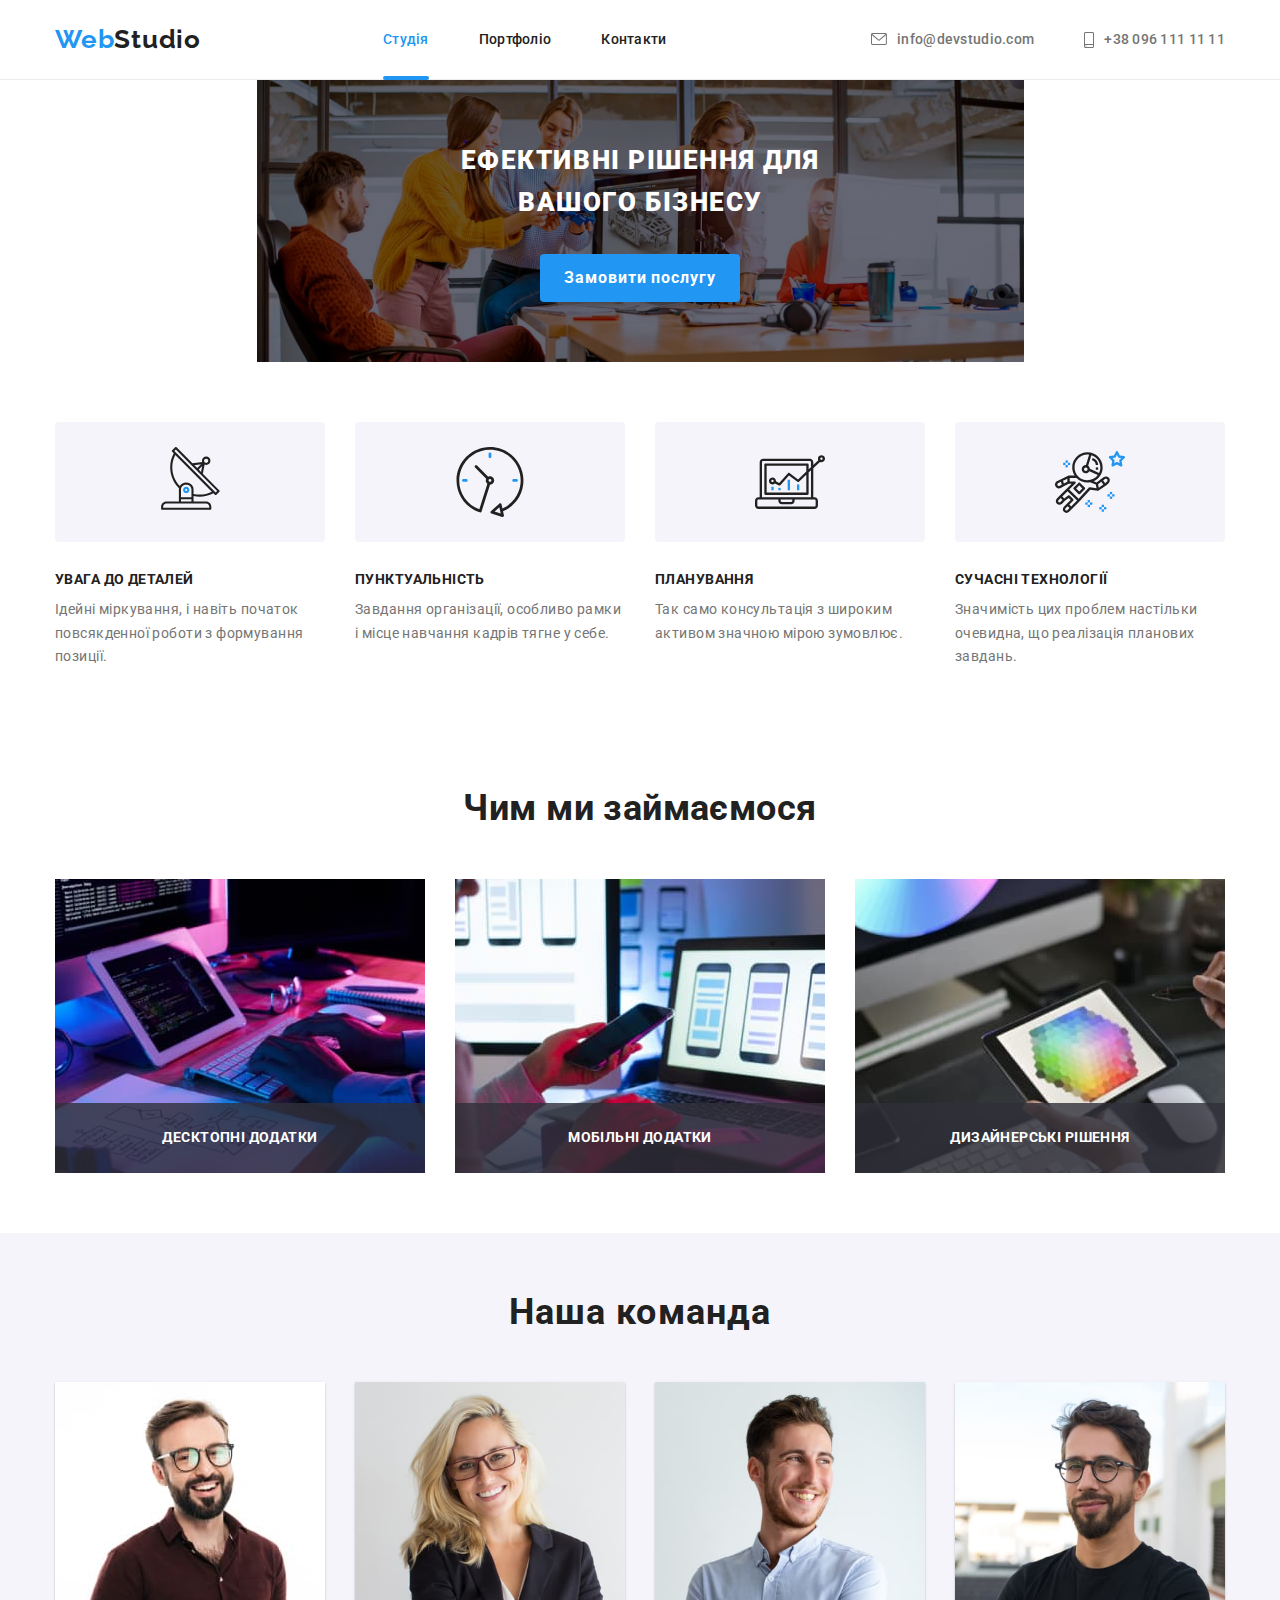
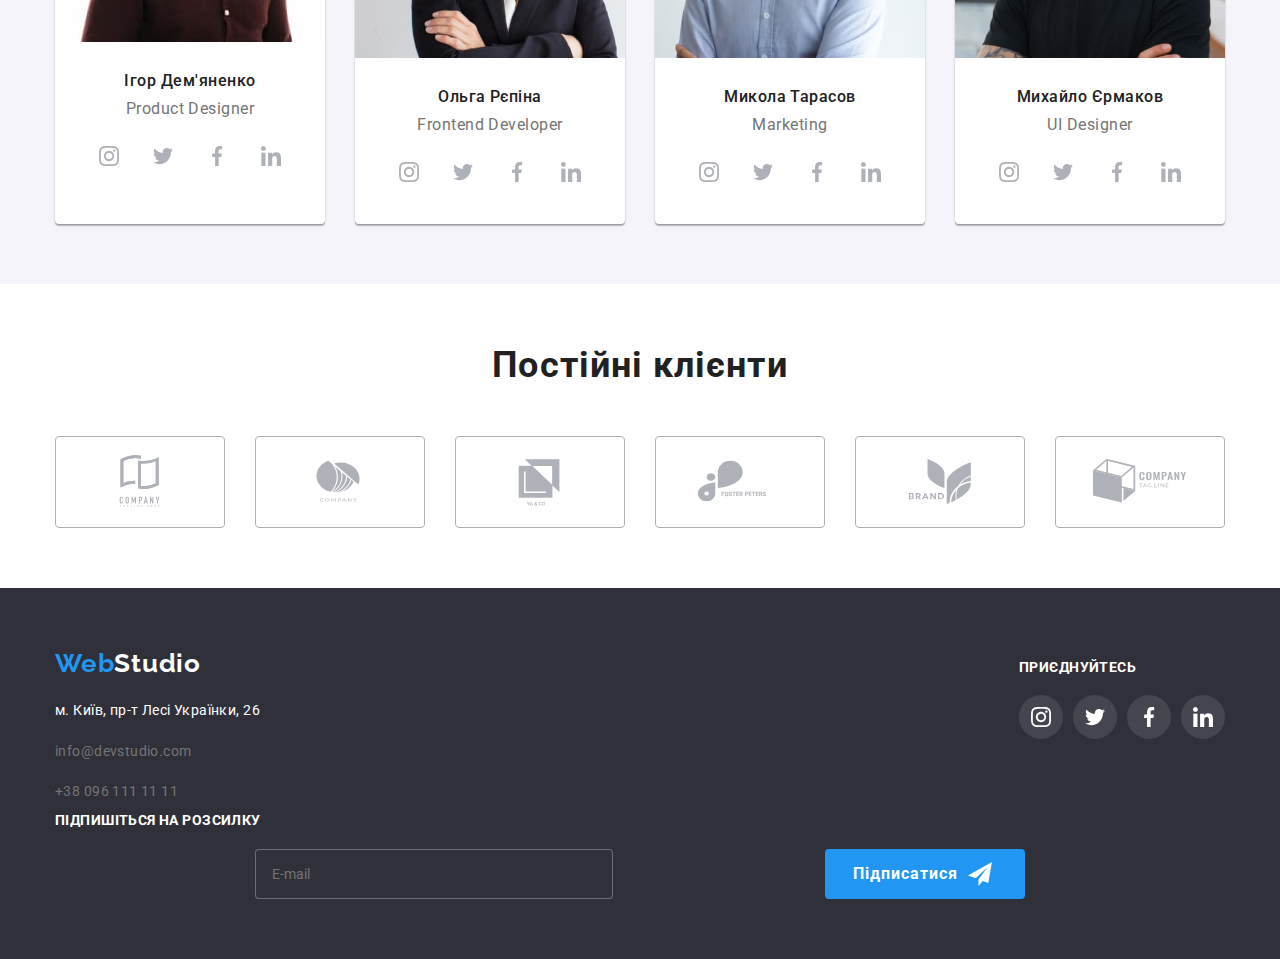
==== index.html @ f62776be "8lesson" ====
<!DOCTYPE html>
<html lang="ua">

<head>
    <meta charset="UTF-8">
    <meta http-equiv="X-UA-Compatible" content="IE=edge">
    <meta name="viewport" content="width=device-width, initial-scale=1.0">
    <title>Studio</title>
    <link rel="preconnect" href="https://fonts.googleapis.com">
    <link rel="preconnect" href="https://fonts.gstatic.com" crossorigin>
    <link
        href="https://fonts.googleapis.com/css2?family=Raleway:wght@700&family=Roboto:wght@400;500;700;900&display=swap"
        rel="stylesheet">
    <link rel="stylesheet" href="https://cdn.jsdelivr.net/npm/modern-normalize@1.1.0/modern-normalize.min.css">
    <link rel="stylesheet" href="./css/main.min.css">
</head>
<body>
    <!--header-->
<header class="header">
    <div class="container headercontainer">
    <nav class="nav">
        <a href="./index.html" class="logo header-logo">Web<span class="studio">Studio</span></a>
        <ul class="nav-list">
            <li><a href="./index.html" class="nav-item current" >Студія</a></li>
            <li><a href="./portfolio.html" class="nav-item">Портфоліо</a></li>
            <li><a href="#" class="nav-item">Контакти</a></li>
        </ul>
        </nav>
        <button type="button" class="open-menu-mobile-btn" data-menu-open>
            <svg class="open-menu-mobile-btn_icon" width="40" height="40">
                <use href="./img/icons.svg#burger-menu"></use>
            </svg>
        </button>
      
        <ul class="nav-contact">
            <li><a href="mailto:info@devstudio.com" class="contact-link"><svg class="contact-icon" width="16" height="12">
                <use href="./img/icons.svg#icon-mail"></use>
            </svg> info@devstudio.com</a></li>
            <li><a href="tel:+380961111111" class="contact-link"><svg class="contact-icon" width="10" height="16">
                <use href="./img/icons.svg#icon-smartphone"></use>
            </svg>+38 096 111 11 11</a></li>
        </ul>  
      </div>
   <div class="mobile-menu" data-menu>
    <div class="container mobile-menu__container">
        <button class="mobile-menu__close-btn" data-menu-close>
            <svg class="mobile-menu__close-icon" width="30" height="30">
                <use href="./img/icons.svg#icon-vector"></use>
            </svg>
        </button>
        <nav class="mobile-menu-nav">
        <ul class=" list mobile-menu__page-list">
            <li><a href="./index.html" class="mobile-menu__list-item " >Студія</a></li>
            <li><a href="./portfolio.html" class="mobile-menu__list-item">Портфоліо</a></li>
            <li><a href="#" class="mobile-menu__list-item">Контакти</a></li>
        </ul></nav>
        <ul class=" list mobile-menu__contact">
            <li><a href="mailto:info@devstudio.com"  class="mobile-menu__contact-item">info@devstudio.com</a></li>
            <li ><a href="tel:+380961111111" class="mobile-menu__contact-item">+38 096 111 11 11</a></li>
        </ul>
        <ul class="list mobile-menu__social">
            <li><a href="#" class="mobile-menu__social-item">Instagram</a><span class="vl"></span></li>
            <li><a href="#" class="mobile-menu__social-item">Twitter</a><span class="vl"></span></li>
            <li><a href="#" class="mobile-menu__social-item">Facebook</a><span class="vl"></span></li>
            <li><a href="#" class="mobile-menu__social-item">LinkedIn</a></li>
        </ul>
    </div>
   </div>
</header>
<!--main-->
<main>
    <!--one-->
     <section class="section-service overlay section"> 
        <div class="container">
        <h1 class="section-title">Ефективні рішення для <br> вашого бізнесу</h1>
        <button type="button" class="button-service" data-modal-open>Замовити послугу</button>
       </div>
    </section>
    <!--text-->
    <section class="advantage section">
        <div class="container">
        <h2 class="visually-hidden">Перевага</h2>
        <ul class="adv-list">
            <li class="adv-item">
               <div class="svg-icon"><svg class="icon-item" width="70" height="70">
                <use href="./img/icons.svg#icon-antenna"></use>
            </svg></div>
                <h3 class="adv-title">Увага до деталей</h3>
                <p class="title-mean">Ідейні міркування, і навіть початок повсякденної роботи з формування позиції.</p>
            </li>
            <li class="adv-item">
                <div class="svg-icon"><svg class="icon-item" width="70" height="70">
                    <use href="./img/icons.svg#icon-clock"></use>
                </svg></div>
                <h3 class="adv-title">Пунктуальність</h3>
                <p class="title-mean">Завдання організації, особливо рамки і місце навчання кадрів тягне у себе.</p>
            </li>
            <li class="adv-item">
                <div class="svg-icon"><svg class="icon-item" width="70" height="70">
                    <use href="./img/icons.svg#icon-diagram"></use>
                </svg></div>
                <h3 class="adv-title">Планування</h3>
                <p class="title-mean">Так само консультація з широким активом значною мірою зумовлює.</p>
            </li>
            <li class="adv-item">
                <div class="svg-icon"><svg class="icon-item" width="70" height="70">
                    <use href="./img/icons.svg#icon-astronaut"></use>
                </svg></div>
                <h3 class="adv-title">Сучасні технології</h3>
                <p class="title-mean">Значимість цих проблем настільки очевидна, що реалізація планових завдань.</p>
            </li>
        </ul>
        </div>
    </section>
    <!--whatwedoing-->
    <section class="example section">
        <div class="container">
        <h2 class="example-title">Чим ми займаємося</h2>
        <ul class="img-example">
            <li class="img-example__list"><img src="./img/box1.jpg" alt="computer" width="370"><p class="img-example__description">Десктопні додатки</p></li>
            <li class="img-example__list"><img src="./img/box2.jpg" alt="notebook" width="370"><p class="img-example__description">Мобільні додатки</p></li>
            <li class="img-example__list"><img src="./img/box3.jpg" alt="tablet" width="370"><p class="img-example__description">Дизайнерські рішення</p></li>
        </ul>
        </div>
    </section>
    <!--theourteam-->
    <section class="team section">
        <div class="container">
        <h2 class="team-title">Наша команда</h2>
        <ul class="card-team">
            <li class="card-list">
                <picture>
                    <source srcset="./img/img-d.jpg 1x, ./img/img-d@2x.jpg 2x " media="(min-width:1200px)"/>
                    <source srcset="./img/img-d.webp 1x, ./img/img-d@2x.webp 2x " media="(min-width:1200px)"
                    type="image/webp"/>
                    <source srcset="./img/img-t.jpg 1x, ./img/img-t-@2x.jpg 2x " media="(min-width: 768px)"/>
                    <source srcset="./img/img-t.webp 1x, ./img/img-t-@2x.webp 2x" media="(min-width: 768px)" 
                    type="image/webp"/>
                    <source srcset="./img/img.jpg 1x, ./img/img-@2x.jpg" media="(max-width: 767px)"/>
                    <source srcset="/img/img.webp 1x, /img/img-@2x.webp" media="(max-width: 767px)"
                     type="image/webp"/>
                    <img src="./img/img.jpg" alt="Ігор Дем'яненко"/>
                </picture>
                <div class="list-description">
                    <h3 class="name">Ігор Дем'яненко</h3>
                <p class="office">Product Designer</p>
            <ul class="social-list">
                <li class="social__list-item">
                    <a href="" class="social__list-link">
                        <svg lang="en" aria-label="instagram icon" class="social-list-icon">
                            <use href="./img/icons.svg#icon-instagram" ></use>
                        </svg>
                    </a>
                </li>
                <li class="social__list-item">
                    <a href="" class="social__list-link">
                        <svg lang="en" aria-label="twitter icon" class="social-list-icon">
                            <use href="./img/icons.svg#icon-twitter"></use>
                        </svg>
                    </a>
                </li>
                <li class="social__list-item">
                    <a href="" class="social__list-link">
                        <svg lang="en" aria-label="facebook icon" class="social-list-icon">
                            <use href="./img/icons.svg#icon-facebook"></use>
                        </svg>
                    </a>
                </li>
                <li class="social__list-item">
                    <a href="" class="social__list-link">
                        <svg lang="en" aria-label="linkedin icon" class="social-list-icon">
                            <use href="./img/icons.svg#icon-linkedin"></use>
                        </svg>
                    </a>
                </li>
            </ul>
            </div>
            </li>
            <li class="card-list">
                <picture>
                    <source srcset="./img/img-2-d.jpg 1x, ./img/.img-2-d@2x.jpg 2x" media="(min-width:1200px)">
                    <source srcset="./img/img-2-t.jpg 1x, ./img/.img-2-t@2x.jpg 2x" media="(min-width:768px)">
                    <source srcset="./img/img-2.jpg 1x, ./img/.img-2-@2x.jpg 2x" media="(max-width:767px)">
             </picture>
             <img src="./img/img-2.jpg" alt="Ольга Рєпіна">
            <div class="list-description">
                <h3 class="name">Ольга Рєпіна</h3>
                <p class="office">Frontend Developer</p>
            <ul class="social-list">
                <li class="social__list-item">
                    <a href="" class="social__list-link">
                        <svg lang="en" aria-label="instagram icon" class="social-list-icon">
                            <use href="./img/icons.svg#icon-instagram"></use>
                        </svg>
                    </a>
                </li>
                <li class="social__list-item">
                    <a href="" class="social__list-link">
                        <svg lang="en" aria-label="twitter icon" class="social-list-icon">
                            <use href="./img/icons.svg#icon-twitter"></use>
                        </svg>
                    </a>
                </li>
                <li class="social__list-item">
                    <a href="" class="social__list-link">
                        <svg lang="en" aria-label="facebook icon" class="social-list-icon">
                            <use href="./img/icons.svg#icon-facebook"></use>
                        </svg>
                    </a>
                </li>
                <li class="social__list-item">
                    <a href="#" class="social__list-link">
                        <svg lang="en" aria-label="linkedin icon" class="social-list-icon">
                            <use href="./img/icons.svg#icon-linkedin"></use>
                        </svg>
                    </a>
                </li>
            </ul>
        </div>
            </li>
            <li class="card-list">
            <picture>
                <source srcset="./img/img3-d.jpg 1x, ./img/.img3-d@2x.jpg 2x" media="(min-width:1200px)"/>
                <source srcset="./img/img3-t.jpg 1x, ./img/.img3-t@2x.jpg 2x" media="(min-width:768px)"/>
                <source srcset="./img/img3.jpg 1x, ./img/.img3-@2x.jpg 2x" media="(max-width:767px)"/>
                
            </picture>
            <img src="./img/img-3.jpg" alt="Микола Тарасов"/>
              <div class="list-description">
                    <h3 class="name">Микола Тарасов</h3>
                <p class="office">Marketing</p>
            <ul class="social-list">
                <li class="social__list-item">
                    <a href="#" class="social__list-link">
                        <svg lang="en" aria-label="instagram icon" class="social-list-icon">
                            <use href="./img/icons.svg#icon-instagram"></use>
                        </svg>
                    </a>
                </li>
                <li class="social__list-item">
                    <a href="" class="social__list-link">
                        <svg lang="en" aria-label="twitter icon" class="social-list-icon">
                            <use href="./img/icons.svg#icon-twitter"></use>
                        </svg>
                    </a>
                </li>
                <li class="social__list-item">
                    <a href="#" class="social__list-link">
                        <svg lang="en" aria-label="facebook icon" class="social-list-icon">
                            <use href="./img/icons.svg#icon-facebook"></use>
                        </svg>
                    </a>
                </li>
                <li class="social__list-item">
                    <a href="#" class="social__list-link">
                        <svg lang="en" aria-label="linkedin icon" class="social-list-icon">
                            <use href="./img/icons.svg#icon-linkedin"></use>
                        </svg>
                    </a>
                </li>
            </ul>
            </div>
            </li>
            <li class="card-list">
                <picture>
                    <source srcset="./img/img4-d.jpg 1x, ./img/.img4-d@2x.jpg 2x" media="(min-width:1200px)"/>
                    <source srcset="./img/img4-t.jpg 1x, ./img/.img4-t@2x.jpg 2x" media="(min-width:768px)"/>
                    <source srcset="./img/img4.jpg 1x, ./img/.img4-@2x.jpg 2x" media="(max-width:767px)"/>
                </picture>
                <img src="img/img4.jpg" alt="Михайло Єрмаков"/>
                <div class="list-description"><h3 class="name">Михайло Єрмаков</h3>
                <p class="office">UI Designer</p>
            <ul class="social-list">
                <li class="social__list-item">
                    <a href="" class="social__list-link">
                        <svg lang="en" aria-label="instagram icon" class="social-list-icon">
                            <use href="./img/icons.svg#icon-instagram"></use>
                        </svg>
                    </a>
                </li>
                <li class="social__list-item">
                    <a href="" class="social__list-link">
                        <svg lang="en" aria-label="twitter icon" class="social-list-icon">
                            <use href="./img/icons.svg#icon-twitter"></use>
                        </svg>
                    </a>
                </li>
                <li class="social__list-item">
                    <a href="" class="social__list-link">
                        <svg lang="en" aria-label="facebook icon" class="social-list-icon">
                            <use href="./img/icons.svg#icon-facebook"></use>
                        </svg>
                    </a>
                </li>
                <li class="social__list-item">
                    <a href="" class="social__list-link">
                        <svg lang="en" aria-label="linkedin icon" class="social-list-icon">
                            <use href="./img/icons.svg#icon-linkedin"></use>
                        </svg>
                    </a>
                </li>
            </ul>
            </div>
            </li>
        </ul>
        </div>
        </section>
        <!-- ourclients -->
    
        <section class="ourclient section">
            <div class="container">
            <h2 class="clients">Постійні клієнти</h2>
            <ul class="client-list">
                <li class="client-item">
                    <a href="#" class="client-link">
                        <svg class="client-icon" width="106" height="60">
                            <use href="./img/icons.svg#icon-logo" ></use>
                        </svg>
                    </a>
                </li>
                <li class="client-item">
                    <a href="#" class="client-link">
                        <svg class="client-icon" width="106" height="60">
                            <use href="./img/icons.svg#icon-two"></use>
                        </svg>
                    </a>
                </li>
                <li class="client-item">
                    <a href="#" class="client-link">
                        <svg class="client-icon" width="106" height="60">
                            <use href="./img/icons.svg#icon-three"></use>
                        </svg>
                    </a>
                </li>
                <li class="client-item">
                    <a href="#" class="client-link">
                        <svg class="client-icon" width="106" height="60">
                            <use href="./img/icons.svg#icon-four"></use>
                        </svg>
                    </a>
                </li>
                <li class="client-item">
                    <a href="#" class="client-link">
                        <svg class="client-icon" width="106" height="60">
                            <use href="./img/icons.svg#icon-five"></use>
                        </svg>
                    </a>
                </li>
                <li class="client-item">
                    <a href="#" class="client-link">
                        <svg class="client-icon" width="106" height="60">
                            <use href="./img/icons.svg#icon-six"></use>
                        </svg>
                    </a>
                </li>
            </ul>
            </div>
    </section>
   
</main>
<!--footer-->
<footer class="footer">
    <div class="container flex">
        <div class="adres-link">
    <a href="./index.html" class="logo footer-logo">Web<span class="studiofooter">Studio</span></a>
    <address>
        <ul class="adress-list">
            <li class="list-footer"><a href="https://goo.gl/maps/CPtrU1FHBa2aNyZL9" target="_blank" rel="noopener noreferrer"
                    class="address-contact">м. Київ, пр-т Лесі
                    Українки, 26</a></li>
            <li class="list-footer"><a href="mailto:info@devstudio.com" class="footer-contact"> info@devstudio.com</a></li>
            <li class="list-footer"><a href="tel:+380961111111" class="footer-contact">+38 096 111 11 11</a></li>
        </ul>
    </address>
    </div>
    <div class="footer-social">
        <p class="connect">приєднуйтесь</p>
        <ul class="footer-list">
            <li class="footer-item">
                <a href="#" class="footer-link">
                    <svg class="footer-icon">
                        <use href="./img/icons.svg#icon-instagram"></use>
                    </svg>
                </a>
            </li>
            <li class="footer-item">
                <a href="#" class="footer-link">
                    <svg class="footer-icon">
                        <use href="./img/icons.svg#icon-twitter"></use>
                    </svg>
                </a>
            </li>
            <li class="footer-item">
                <a href="#" class="footer-link">
                    <svg class="footer-icon">
                        <use href="./img/icons.svg#icon-facebook"></use>
                    </svg>
                </a>
            </li>
            <li class="footer-item">
                <a href="#" class="footer-link">
                    <svg class="footer-icon">
                        <use href="./img/icons.svg#icon-linkedin"></use>
                    </svg>
                </a>
            </li>
        </ul>
        </div>
        
           
            <form class="subscribe-form">
                <p class="footer-subs">Підпишіться на розсилку</p>
                <div class="footer-form">
              <input
                type="email"
                name="subscribe-mail"
                class="input-footer_email"
                placeholder="E-mail"
              />
              <button type="submit" class="btn-subs button">
                <span class="subs">Підписатися</span
                ><svg width="24" height="24"><use href="./img/icons.svg#icon-send"></use></svg>
              </button>
            </div>
            </form>
        </div>
</footer>
<div class="backdrop is-hidden" data-modal>
    <div class="modal"><button class="modal-btn" data-modal-close><svg class="icon icon-vector">
        <use href="./img/icons.svg#icon-vector"></use>
    </svg></button>
    <!-- hhfd -->
   <form class="modal-form">
    <p class="modal-title">Залиште свої дані, ми вам передзвонимо</p>
    <label class="form-field"><span class="form-label">Ім'я</span><div class="form-div"><input type="text" name="user-name" class="form-input" required pattern="[a-zA-Zа-яА-ЯіІїЇ`ʼ]+" placeholder="Artem"><svg class="form-icon" aria-label="icon-person"  width="18" height="18" >
        <use href="./img/icons.svg#icon-person"></use>
    </svg></div></label>
    <label class="form-field"><span class="form-label">Телефон</span><div class="form-div"><input type="tel" name="user-tel" pattern="[0-9]{3}-[0-9]{3}-[0-9]{2}-[0-9]{2}"
                title="xxx-xxx-xx-xx"
                placeholder="096-536-21-21"class="form-input" required><svg class="form-icon" width="18" height="18" >
        <use href="./img/icons.svg#icon-phone" aria-label="icon-phone"></use>
    </svg></div></label>
    <label class="form-field"><span class="form-label">Пошта </span><div class="form-div"><input type="email" name="user-email" class="form-input" placeholder="example@gmail.com"><svg class="form-icon" width="18" height="18">
        <use href="./img/icons.svg#icon-email" aria-label="icon-email"></use>
    </svg></div></label>
    <label class="form-field form-textarea" > <span class="form-label">Коментар</span> 
        <textarea name="comment" placeholder="Введіть текст" class="textarea"></textarea>
    </label>
    <label  class="modal-form-field">
    <input type="checkbox" name="checkbox" class="modal-form-checkbox visually-hidden" required><svg class="modal-form-check" width="11" height="8">
        <use href="./img/icons.svg#icon-check" class="modal-form-check-icon"></use>
    </svg>Погоджуюся з розсилкою та приймаю &nbsp
    <a href="#" class="policy-link">Умови договору</a>
</label>
    <button type="submit" class="modal-btn_submit">Відправити</button>
</form>
</div>
</div>
<script src="./js/modal.js"></script> 
<script src="./js/menu.js"></script>
</body>
</html>
---- css/main.min.css ----
:root{--dark-bg-color: #2f303a;--light-bg-color: #e5e5e5;--white-bg-color: #f5f4fa;--blue-bg-color: #2196f3;--white-colortext: #ffffff;--grey-colortext: #757575;--dark-colortext: #212121;--blue-colortext: #2196f3;--black-colortext: #000000;--body-color: #ffffff}.visually-hidden{position:absolute;white-space:nowrap;width:1px;height:1px;overflow:hidden;border:0;padding:0;clip:rect(0 0 0 0);clip-path:inset(50%);margin:-1px}body{background-color:var(--body-colors);color:var(--dark-colortext);font-family:"Roboto",sans-serif;font-size:14px;letter-spacing:.03em}a{text-decoration:none}ul{list-style:none;margin-top:0;margin-bottom:0;padding-left:0}img{display:block;max-width:100%;height:auto}h1,h2,h3,h4,p{margin-top:0;margin-bottom:0;padding-left:auto}.section{padding-top:94px;padding-bottom:94px}.container{padding-left:15px;padding-right:15px}@media screen and (min-width: 480px){.container{max-width:480px;margin:0 auto}}@media screen and (min-width: 768px){.container{max-width:768px;margin:auto}}@media screen and (min-width: 1200px){.container{max-width:1200px;margin:auto}}.studiofooter{color:var(--white-colortext);font-weight:700;font-size:26px;line-height:1.2;letter-spacing:.03em}.logo{text-decoration:none;color:var(--blue-colortext);font-family:"Raleway";font-weight:700;font-size:26px;line-height:1.2;letter-spacing:.03em;display:flex;align-items:center}.studio{color:var(--dark-colortext)}.mobile-menu{position:fixed;top:0;left:0;z-index:1000;width:100%;height:100%;opacity:0;visibility:hidden;pointer-events:none;background-color:#fff;overflow:hidden}.mobile-menu.is-open{opacity:1;visibility:visible;pointer-events:auto}.mobile-menu__container{position:relative;display:flex;flex-direction:column;height:100%;padding:48px 40px}.mobile-menu__close-btn{position:absolute;top:10px;right:15px;width:40px;height:40px;background-color:rgba(0,0,0,0);border:0;line-height:0;padding:0;margin:0;transition:color 250ms cubic-bezier(0.4, 0, 0.2, 1)}.mobile-menu__close-btn:hover{color:var(--blue-bg-color)}.mobile-menu-nav{margin-bottom:auto}.mobile-menu__page-list{display:flex;flex-direction:column;row-gap:32px}.mobile-menu__list-item{margin-bottom:32px;font-weight:500;font-size:40px;line-height:1.17;letter-spacing:.02em;color:#212121}.mobile-menu__contact{display:flex;flex-direction:column;row-gap:32px;margin-bottom:64px}.mobile-menu__contact-item{font-weight:500;font-size:24px;line-height:1.18;letter-spacing:.02em;color:#757575;transition:color 250ms cubic-bezier(0.4, 0, 0.2, 1)}.mobile-menu__contact-item:hover,.mobile-menu__contact-item:focus{color:var(--blue-bg-color)}.mobile-menu__social{display:flex}.mobile-menu__social-item{font-weight:500;font-size:18px;line-height:1.22;letter-spacing:.02em;color:#2196f3}.vl{border-right:1px solid rgba(33,33,33,.2);margin-left:10px;margin-right:10px}.nav-list{display:none}.nav-contact{display:none}.open-menu-mobile-btn{border:none;background:#fff;line-height:0;padding:0}.header{padding-top:10px;padding-bottom:10px}.headercontainer{display:flex;align-items:center;justify-content:space-between}@media screen and (min-width: 768px){.header{position:relative;border-bottom:1px solid #ececec;padding:0}.headercontainer{display:flex;justify-content:space-between;align-items:center}.header-logo{margin-right:88px}.nav{display:flex;justify-content:center;align-items:center}.nav-list{display:flex;column-gap:50px}.nav-item{position:relative;display:block;padding-top:32px;padding-bottom:32px;font-weight:500;font-size:14px;line-height:1.14;letter-spacing:.02em;color:var(--black-colortext)}.current{color:var(--blue-colortext)}.current::after{content:"";position:absolute;width:100%;height:4px;left:0;bottom:-1px;background:#2196f3;border-radius:2px}.nav-contact{display:flex;flex-direction:column;margin-left:auto;row-gap:10px}.contact-link{color:var(--grey-colortext);font-weight:500;line-height:1.1;letter-spacing:.02em;cursor:pointer;text-decoration:none;display:flex;align-items:center;transition:color 250ms cubic-bezier(0.4, 0, 0.2, 1)}.contact-link:hover,.contact-link:focus{color:var(--blue-colortext)}.contact-icon{fill:currentColor;margin-right:10px}.open-menu-mobile-btn{display:none}.mobile-menu{display:none}}@media screen and (min-width: 1200px){.header{position:relative;border-bottom:1px solid #ececec}.headercontainer{display:flex;align-items:center;justify-content:space-between}.nav{display:flex;align-items:center}.nav-list{display:flex;column-gap:50px;margin-left:94px}.nav-item{color:var(--dark-colortext);display:block;position:relative;font-weight:500;font-size:14px;line-height:1.1;letter-spacing:.02em;text-decoration:none;padding-top:32px;padding-bottom:32px;transition:color 250ms cubic-bezier(0.4, 0, 0.2, 1)}.nav-item:hover,.nav-item:focus{color:var(--blue-bg-color)}.current{color:var(--blue-colortext)}.current::after{content:"";position:absolute;width:100%;height:4px;left:0;bottom:-1px;background:#2196f3;border-radius:2px}.nav-contact{display:flex;flex-direction:row;margin-left:auto;column-gap:50px}.contact-link{color:var(--grey-colortext);font-weight:500;line-height:1.1;letter-spacing:.02em;cursor:pointer;text-decoration:none;display:flex;align-items:center;transition:color 250ms cubic-bezier(0.4, 0, 0.2, 1)}.contact-link:hover,.contact-link:focus{color:var(--blue-colortext)}.contact-icon{fill:currentColor;margin-right:10px}}@media screen and (min-device-pixel-ratio: 2)and (max-width: 767px),screen and (min-resolution: 192dpi)and (max-width: 767px),screen and (min-resolution: 2dppx)and (max-width: 767px){.section-service{background-image:linear-gradient(rgba(0, 0, 0, 0.25), rgba(0, 0, 0, 0.25)),url(../img/overlay.jpg)}}.container{padding-left:15px;padding-right:15px}.section{padding-top:118px;padding-bottom:118px}.section-service{background-color:var(--dark-bg-color);background-size:cover;background-position:center;background-repeat:no-repeat}.section-title{color:var(--white-colortext);font-weight:900;font-size:26px;line-height:1.6;letter-spacing:.06em;text-transform:uppercase;text-align:center;margin-bottom:30px}.button-service{display:flex;justify-content:center;align-items:center;margin-left:auto;margin-right:auto;color:var(--white-colortext);background-color:var(--blue-bg-color);font-family:inherit;cursor:pointer;font-weight:700;font-size:16px;line-height:1.8;letter-spacing:.06em;box-shadow:0px 4px 4px rgba(0,0,0,.15);border-radius:4px;border:none;padding:10px 24px}.overlay{max-width:767px;margin:0 auto;background-color:var(--dark-bg-color);background-image:linear-gradient(rgba(0, 0, 0, 0.25), rgba(0, 0, 0, 0.25)),url(../img/overlay.jpg);background-size:cover;background-position:center;background-repeat:no-repeat}@media screen and (min-width: 768px)and (min-device-pixel-ratio: 2)and (min-width: 768px),screen and (min-width: 768px)and (min-resolution: 192dpi)and (min-width: 768px),screen and (min-width: 768px)and (min-resolution: 2dppx)and (min-width: 768px){.section-service{background-image:linear-gradient(rgba(0, 0, 0, 0.25), rgba(0, 0, 0, 0.25)),url(../img/overlay.jpg)}.container{padding-left:15px;padding-right:15px}.section{padding-top:118px;padding-bottom:118px}.section-title{color:var(--white-colortext);font-weight:900;font-size:26px;line-height:1.6;letter-spacing:.06em;text-transform:uppercase;text-align:center;margin-bottom:30px}.button-service{display:flex;justify-content:center;align-items:center;margin-left:auto;margin-right:auto;color:var(--white-colortext);background-color:var(--blue-bg-color);font-family:inherit;cursor:pointer;font-weight:700;font-size:16px;line-height:1.8;letter-spacing:.06em;box-shadow:0px 4px 4px rgba(0,0,0,.15);border-radius:4px;border:none;padding:10px 24px}.overlay{max-width:1199px;margin:0 auto;background-color:var(--dark-bg-color);background-image:linear-gradient(rgba(0, 0, 0, 0.25), rgba(0, 0, 0, 0.25)),url(../img/overlay.jpg);background-size:cover;background-position:center;background-repeat:no-repeat}}@media screen and (min-width: 1200px)and (min-device-pixel-ratio: 2)and (min-width: 768px),screen and (min-width: 1200px)and (min-resolution: 192dpi)and (min-width: 768px),screen and (min-width: 1200px)and (min-resolution: 2dppx)and (min-width: 768px){.section-service{background-color:var(--dark-bg-color)}.section{padding-top:200px;padding-bottom:200px}.section-title{color:var(--white-colortext);font-weight:900;font-size:44px;line-height:1.3;letter-spacing:.06em;text-transform:uppercase;text-align:center;margin-right:252px;margin-left:252px}.button-service{display:flex;justify-content:center;align-items:center;margin-left:auto;margin-right:auto;margin-top:30px;color:var(--white-colortext);background-color:var(--blue-bg-color);font-family:inherit;cursor:pointer;font-weight:700;font-size:16px;line-height:1.8;letter-spacing:.06em;box-shadow:0px 4px 4px rgba(0,0,0,.15);border-radius:4px;border:none;padding:10px 32px}.overlay{max-width:1600px;height:600px;margin:0 auto;background-color:var(--dark-bg-color);background-image:linear-gradient(rgba(0, 0, 0, 0.25), rgba(0, 0, 0, 0.25)),url(../img/overlay.jpg);background-size:cover;background-position:center;background-repeat:no-repeat}}.section{padding-top:60px;padding-bottom:60px}.svg-icon{display:flex;justify-content:center;align-items:center;gap:30px;height:120px;width:100%;background:var(--white-bg-color);border-radius:4px;margin-bottom:30px}.adv-list{display:flex;flex-direction:column;row-gap:30px}.adv-title{margin-bottom:10px;font-weight:700;line-height:1.1;font-size:14px;text-transform:uppercase;color:var(--dark-colortext)}.title-mean{color:var(--grey-colortext);font-size:14px;line-height:1.7}@media screen and (min-width: 768px){.section{padding-top:60px;padding-bottom:60px}.svg-icon{display:flex;justify-content:center;align-items:center;gap:30px;height:120px;width:100%;background:var(--white-bg-color);border-radius:4px;margin-bottom:30px}.adv-list{display:flex;flex-direction:row;flex-wrap:wrap;gap:30px}.adv-item{width:354px}.adv-title{margin-bottom:10px;font-weight:700;line-height:1.1;font-size:14px;text-transform:uppercase;color:var(--dark-colortext)}.title-mean{color:var(--grey-colortext);font-size:14px;line-height:1.7}}@media screen and (min-width: 1200px){.section{padding-top:94px;padding-bottom:94px}.svg-icon{display:flex;justify-content:center;align-items:center;gap:30px;height:120px;width:100%;background:var(--white-bg-color);border-radius:4px;margin-bottom:30px}.adv-list{display:flex;flex-direction:row;column-gap:30px}.adv-item{width:270px}.adv-title{margin-bottom:10px;font-weight:700;line-height:1.1;font-size:14px;text-transform:uppercase;color:var(--dark-colortext)}.title-mean{color:var(--grey-colortext);font-size:14px;line-height:1.7}}@media screen and (max-width: 767px){.example{display:none}}@media screen and (max-width: 1199px){.example{display:none}}@media screen and (min-width: 1200px){.example{padding-left:0}.example-title{text-align:center;font-weight:700;font-size:36px;line-height:1.1;margin-bottom:50px;margin-top:0}.img-example{display:flex;flex-wrap:wrap;column-gap:30px}.img-example__list{position:relative}.img-example__description{position:absolute;left:0;bottom:0;width:100%;height:70px;font-weight:700;line-height:1.1;text-align:center;text-transform:uppercase;color:var(--white-colortext);background:rgba(47,48,58,.8);display:flex;align-items:center;justify-content:center}}@media screen and (max-width: 767px){.container{padding-left:15px;padding-right:15px;margin:0 auto}.team{background-color:var(--white-bg-color)}.card-team{display:flex;flex-direction:column;align-items:center;row-gap:30px}.card-list{max-width:450px;background:#fff;box-shadow:0px 1px 3px rgba(0,0,0,.12),0px 1px 1px rgba(0,0,0,.14),0px 2px 1px rgba(0,0,0,.2);border-radius:0px 0px 4px 4px}.team-title{color:var(--dark-colortext);font-weight:700;font-size:36px;line-height:1.1;letter-spacing:.03em;margin-bottom:50px;text-align:center}.name{font-weight:500;font-size:16px;line-height:1.1;letter-spacing:.03em}.office{margin-top:10px;color:var(--grey-colortext);font-size:16px;line-height:1.1;letter-spacing:.03em;margin-bottom:16px}.list-description{padding-top:30px;padding-bottom:24px;text-align:center}.social-list{display:flex;justify-content:center;column-gap:10px}.social-list-icon{width:20px;height:20px;fill:currentColor}.social__list-item{display:block}.social__list-link{display:flex;align-items:center;justify-content:center;height:44px;width:44px;border-radius:50%;background-color:var(--body-color);color:#afb1b8;transition:color 250ms cubic-bezier(0.4, 0, 0.2, 1)}.social__list-link:hover,.social__list-link:focus{background-color:var(--blue-bg-color);color:var(--body-color)}}@media screen and (min-width: 768px){.team{background-color:var(--white-bg-color)}.card-team{display:flex;flex-wrap:wrap;column-gap:30px}.card-list{max-width:354px;background:#fff;box-shadow:0px 1px 3px rgba(0,0,0,.12),0px 1px 1px rgba(0,0,0,.14),0px 2px 1px rgba(0,0,0,.2);border-radius:0px 0px 4px 4px}.team-title{color:var(--dark-colortext);font-weight:700;font-size:36px;line-height:1.1;letter-spacing:.03em;margin-bottom:50px;text-align:center}.name{font-weight:500;font-size:16px;line-height:1.1;letter-spacing:.03em}.office{margin-top:10px;color:var(--grey-colortext);font-size:16px;line-height:1.1;letter-spacing:.03em;margin-bottom:16px}.list-description{padding-top:30px;padding-bottom:30px;text-align:center}.social-list{display:flex;justify-content:center;column-gap:10px}.social-list-icon{width:20px;height:20px;fill:currentColor}.social__list-item{display:block}.social__list-link{display:flex;align-items:center;justify-content:center;height:44px;width:44px;border-radius:50%;background-color:var(--body-color);color:#afb1b8;transition:color 250ms cubic-bezier(0.4, 0, 0.2, 1)}.social__list-link:hover,.social__list-link:focus{background-color:var(--blue-bg-color);color:var(--body-color)}}.team{background-color:var(--white-bg-color)}.card-team{display:flex;flex-wrap:wrap;column-gap:30px}.card-list{background:#fff;box-shadow:0px 1px 3px rgba(0,0,0,.12),0px 1px 1px rgba(0,0,0,.14),0px 2px 1px rgba(0,0,0,.2);border-radius:0px 0px 4px 4px}.team-title{color:var(--dark-colortext);font-weight:700;font-size:36px;line-height:1.1;letter-spacing:.03em;margin-bottom:50px;text-align:center}.name{font-weight:500;font-size:16px;line-height:1.1;letter-spacing:.03em}.office{margin-top:10px;color:var(--grey-colortext);font-size:16px;line-height:1.1;letter-spacing:.03em;margin-bottom:16px}.list-description{padding-top:30px;padding-bottom:30px;text-align:center}.social-list{display:flex;justify-content:center;column-gap:10px}.social-list-icon{width:20px;height:20px;fill:currentColor}.social__list-item{display:block}.social__list-link{display:flex;align-items:center;justify-content:center;height:44px;width:44px;border-radius:50%;background-color:var(--body-color);color:#afb1b8;transition:color 250ms cubic-bezier(0.4, 0, 0.2, 1)}.social__list-link:hover,.social__list-link:focus{background-color:var(--blue-bg-color);color:var(--body-color)}@media screen and (min-width: 1200px){.team{background-color:var(--white-bg-color)}.card-team{display:flex;flex-wrap:wrap;column-gap:30px}.card-list{max-width:270px;background:#fff;box-shadow:0px 1px 3px rgba(0,0,0,.12),0px 1px 1px rgba(0,0,0,.14),0px 2px 1px rgba(0,0,0,.2);border-radius:0px 0px 4px 4px}.team-title{color:var(--dark-colortext);font-weight:700;font-size:36px;line-height:1.1;letter-spacing:.03em;margin-bottom:50px;text-align:center}.name{font-weight:500;font-size:16px;line-height:1.1;letter-spacing:.03em}.office{margin-top:10px;color:var(--grey-colortext);font-size:16px;line-height:1.1;letter-spacing:.03em;margin-bottom:16px}.list-description{padding-top:30px;padding-bottom:30px;text-align:center}.social-list{display:flex;justify-content:center;column-gap:10px}.social-list-icon{width:20px;height:20px;fill:currentColor}.social__list-item{display:block}.social__list-link{display:flex;align-items:center;justify-content:center;height:44px;width:44px;border-radius:50%;background-color:var(--body-color);color:#afb1b8;transition:color 250ms cubic-bezier(0.4, 0, 0.2, 1)}.social__list-link:hover,.social__list-link:focus{background-color:var(--blue-bg-color);color:var(--body-color)}}.team{background-color:var(--white-bg-color)}.card-team{display:flex;flex-wrap:wrap;column-gap:30px}.card-list{background:#fff;box-shadow:0px 1px 3px rgba(0,0,0,.12),0px 1px 1px rgba(0,0,0,.14),0px 2px 1px rgba(0,0,0,.2);border-radius:0px 0px 4px 4px}.team-title{color:var(--dark-colortext);font-weight:700;font-size:36px;line-height:1.1;letter-spacing:.03em;margin-bottom:50px;text-align:center}.name{font-weight:500;font-size:16px;line-height:1.1;letter-spacing:.03em}.office{margin-top:10px;color:var(--grey-colortext);font-size:16px;line-height:1.1;letter-spacing:.03em;margin-bottom:16px}.list-description{padding-top:30px;padding-bottom:30px;text-align:center}.social-list{display:flex;justify-content:center;column-gap:10px}.social-list-icon{width:20px;height:20px;fill:currentColor}.social__list-item{display:block}.social__list-link{display:flex;align-items:center;justify-content:center;height:44px;width:44px;border-radius:50%;background-color:var(--body-color);color:#afb1b8;transition:color 250ms cubic-bezier(0.4, 0, 0.2, 1)}.social__list-link:hover,.social__list-link:focus{background-color:var(--blue-bg-color);color:var(--body-color)}@media screen and (max-width: 767px){.section{padding-top:60px;padding-bottom:60px;text-align:center}.ourclient{background-color:var(--body-color);margin-top:0}.clients{font-weight:700;font-size:28px;line-height:1.17;text-align:center;letter-spacing:.03em;color:var(--dark-colortext);margin-bottom:30px}.client-icon{fill:currentColor}.client-list{display:flex;align-items:center;flex-wrap:wrap;gap:30px}.client-item{width:calc((100% - 30px)/2)}.client-link{display:flex;align-items:center;justify-content:center;border:1px solid #afb1b8;color:#afb1b8;border-radius:4px;height:100%;width:100%;transition:color 250ms cubic-bezier(0.4, 0, 0.2, 1),border 250ms cubic-bezier(0.4, 0, 0.2, 1)}.client-link:hover,.client-link:focus{border-color:var(--blue-bg-color);color:var(--blue-colortext)}}@media screen and (min-width: 768px){.section{padding-top:60px;padding-bottom:60px}.ourclient{background-color:var(--body-color);margin-top:0}.clients{font-weight:700;font-size:28px;line-height:1.17;text-align:center;letter-spacing:.03em;color:var(--dark-colortext);margin-bottom:30px}.client-icon{fill:currentColor}.client-list{display:flex;flex-wrap:wrap;gap:30px}.client-item{width:226px;height:92px}.client-link{display:flex;align-items:center;justify-content:center;border:1px solid #afb1b8;color:#afb1b8;border-radius:4px;height:100%;width:100%;transition:color 250ms cubic-bezier(0.4, 0, 0.2, 1),border 250ms cubic-bezier(0.4, 0, 0.2, 1)}.client-link:hover,.client-link:focus{border-color:var(--blue-bg-color);color:var(--blue-colortext)}}@media screen and (min-width: 1200px){.ourclient{background-color:var(--body-color);margin-top:0}.clients{font-style:normal;font-weight:700;font-size:36px;line-height:42px;text-align:center;letter-spacing:.03em;text-align:center}.client-icon{fill:currentColor}.client-list{display:flex;margin-top:50px;column-gap:30px}.client-item{width:170px;height:92px}.client-link{display:flex;align-items:center;justify-content:center;border:1px solid #afb1b8;color:#afb1b8;border-radius:4px;height:100%;width:100%;transition:color 250ms cubic-bezier(0.4, 0, 0.2, 1),border 250ms cubic-bezier(0.4, 0, 0.2, 1)}.client-link:hover,.client-link:focus{border-color:var(--blue-bg-color);color:var(--blue-colortext)}}.menu-button{display:flex;justify-content:center;column-gap:8px;margin-bottom:50px}.button{background-color:var(--white-bg-color);font-family:inherit;cursor:pointer;font-weight:500;font-size:16px;line-height:1.6;text-align:center;letter-spacing:.03em;border-radius:4px;border:none;padding:6px 22px;transition:color 250ms cubic-bezier(0.4, 0, 0.2, 1),background-color 250ms cubic-bezier(0.4, 0, 0.2, 1),box-shadow 250ms cubic-bezier(0.4, 0, 0.2, 1)}.button:hover,.button:focus{background-color:var(--blue-bg-color);color:var(--white-colortext);box-shadow:0px 3px 1px rgba(0,0,0,.1),0px 1px 2px rgba(0,0,0,.08),0px 2px 2px rgba(0,0,0,.12)}.menu-project{display:flex;flex-wrap:wrap;gap:30px}.project-description{margin-top:none;background:#fff;border:1px solid #eee;padding:20px 24px}.name-project{color:var(--dark-colortext);text-decoration:none;font-weight:700;font-size:18px;line-height:2;letter-spacing:.06em}.chapter{color:var(--grey-colortext);font-size:16px;line-height:1.8;letter-spacing:.03em;margin-top:4px}.menu-project-link{display:block;transition:box-shadow 250ms cubic-bezier(0.4, 0, 0.2, 1)}.menu-project-link:hover,.menu-project-link:focus{box-shadow:0px 1px 1px rgba(0,0,0,.12),0px 4px 4px rgba(0,0,0,.06),1px 4px 6px rgba(0,0,0,.16)}.box-overlay{position:relative;overflow:hidden}.overlay-portfolio{position:absolute;top:0;left:0;width:100%;height:100%;background:rgba(33,150,243,.9);color:var(--white-colortext);line-height:1.5;padding-top:63px;padding-left:24px;padding-bottom:63px;padding-right:24px;overflow:auto;transform:translateY(100%);transition:transform 250ms linear}.menu-project-link:hover .overlay-portfolio,.menu-project-link:focus .overlay-portfolio{transform:translateY(0%)}@media screen and (min-width: 280px){.container{padding-left:15px;padding-right:15px}.footer{background-color:var(--dark-bg-color);padding-bottom:60px;padding-top:60px}.flex{display:flex;flex-direction:column;align-items:center;row-gap:60px}address{margin-top:20px;font-style:normal}.adress-list{display:flex;flex-direction:column;align-items:center;row-gap:8px}.adres-link{display:flex;flex-direction:column;align-items:center}.address-contact{color:var(--white-colortext);font-size:14px;line-height:1.7;letter-spacing:.03em;text-decoration:none;transition:color 250ms cubic-bezier(0.4, 0, 0.2, 1)}.address-contact:hover,.address-contact:focus{color:var(--blue-colortext)}.list-footer{margin-bottom:9px}.footer-contact{color:var(--grey-colortext);font-size:14px;line-height:1.7;letter-spacing:.03em;text-decoration:none}.footer-contact:hover,.footer-contact:focus{color:var(--blue-colortext);transition:color 250ms cubic-bezier(0.4, 0, 0.2, 1)}.connect{text-align:center;margin-bottom:20px;font-style:normal;font-weight:700;font-size:14px;line-height:16px;letter-spacing:.03em;text-transform:uppercase;color:var(--white-colortext)}.footer-list{display:flex;column-gap:10px}.footer-link{display:flex;align-items:center;justify-content:center;height:44px;width:44px;border-radius:50%;background-color:rgba(255,255,255,.1);transition:background-color 250ms cubic-bezier(0.4, 0, 0.2, 1)}.footer-link:hover,.footer-link:focus{background-color:var(--blue-bg-color)}.footer-item{width:44px;height:44px}.subscribe-form{width:100%}.footer-icon{width:20px;height:20px;fill:var(--white-colortext)}.footer-form{display:block;width:100%}.footer-email{column-gap:12px}.footer-subs{display:block;font-weight:700;font-size:14px;line-height:1.1;letter-spacing:.03em;text-transform:uppercase;color:var(--white-colortext);margin-bottom:20px;text-align:center}.input-footer_email{display:block;width:100%;height:50px;margin-bottom:20px;background-color:var(--dark-bg-color);color:var(--white-colortext);border:1px solid rgba(255,255,255,.3);border-radius:4px;padding-left:15px;margin-left:auto;margin-right:auto}.subs{display:flex;flex-direction:row}.btn-subs{display:flex;align-items:center;column-gap:10px;background-color:var(--blue-bg-color);color:var(--white-colortext);border-radius:4px;border:none;cursor:pointer;font-style:Bold;font-weight:700;font-size:16px;line-height:1.6;letter-spacing:.06em;padding:10px 28px;margin:auto}.icon-cointainer{position:relative;display:flex;align-items:center;column-gap:10px;margin-left:auto;margin-right:auto}.foot-icon{position:absolute;top:13px;right:28px;transform:translate(-50% -50%)}}@media screen and (min-width: 768px){.container{max-width:768px;margin:auto}.footer{background-color:var(--dark-bg-color);padding-bottom:60px;padding-top:60px}.flex{flex-direction:row;flex-wrap:wrap;align-items:flex-start;justify-content:space-around}address{margin-top:20px;font-style:normal}.adress-list{display:flex;flex-direction:column;align-items:center;row-gap:8px}.adres-link{display:flex;flex-direction:column;align-items:center;text-align:center}.address-contact{color:var(--white-colortext);font-size:14px;line-height:1.7;letter-spacing:.03em;text-decoration:none;transition:color 250ms cubic-bezier(0.4, 0, 0.2, 1)}.address-contact:hover,.address-contact:focus{color:var(--blue-colortext)}.list-footer{margin-bottom:9px}.footer-contact{color:var(--grey-colortext);font-size:14px;line-height:1.7;letter-spacing:.03em;text-decoration:none}.footer-contact:hover,.footer-contact:focus{color:var(--blue-colortext);transition:color 250ms cubic-bezier(0.4, 0, 0.2, 1)}.connect{text-align:center;margin-bottom:20px;font-style:normal;font-weight:700;font-size:14px;line-height:16px;letter-spacing:.03em;text-transform:uppercase;color:var(--white-colortext)}.footer-list{display:flex;column-gap:10px}.footer-link{display:flex;align-items:center;justify-content:center;height:44px;width:44px;border-radius:50%;background-color:rgba(255,255,255,.1);transition:background-color 250ms cubic-bezier(0.4, 0, 0.2, 1)}.footer-link:hover,.footer-link:focus{background-color:var(--blue-bg-color)}.footer-icon{width:20px;height:20px;fill:var(--white-colortext)}.footer-form{display:block;width:100%}.footer-email{column-gap:12px}.footer-subs{display:block;font-weight:700;font-size:14px;line-height:1.1;letter-spacing:.03em;text-transform:uppercase;color:var(--white-colortext);margin-bottom:20px}.input-footer_email{display:block;width:450px;height:50px;margin-bottom:20px;background-color:var(--dark-bg-color);color:var(--white-colortext);border:1px solid rgba(255,255,255,.3);border-radius:4px;padding-left:15px;margin-left:auto;margin-right:auto}.subs{display:flex;flex-direction:row}.btn-subs{display:flex;align-items:center;column-gap:10px;width:200px;height:50px;background-color:var(--blue-bg-color);color:var(--white-colortext);border-radius:4px;border:none;cursor:pointer;font-style:Bold;font-weight:700;font-size:16px;line-height:1.6;letter-spacing:.06em;padding:10px 28px}.icon-cointainer{position:relative;display:flex;align-items:center;column-gap:10px;margin-left:auto;margin-right:auto}.foot-icon{position:absolute;top:13px;right:28px;transform:translate(-50% -50%)}}@media screen and (min-width: 1200px){.container{max-width:1200px;margin:auto}.footer{background-color:var(--dark-bg-color);padding-bottom:60px;padding-top:60px}.flex{display:flex;justify-content:space-between;align-items:baseline;row-gap:unset}.studiofooter{color:var(--white-colortext);font-weight:700;font-size:26px;line-height:1.2;letter-spacing:.03em}address{margin-top:20px;font-style:normal}.adress-list{display:flex;flex-direction:column;align-items:flex-start;row-gap:8px}.address-contact{color:var(--white-colortext);font-size:14px;line-height:1.7;letter-spacing:.03em;text-decoration:none;transition:color 250ms cubic-bezier(0.4, 0, 0.2, 1)}.address-contact:hover,.address-contact:focus{color:var(--blue-colortext)}.list-footer{margin-bottom:9px}.footer-contact{color:var(--grey-colortext);font-size:14px;line-height:1.7;letter-spacing:.03em;text-decoration:none}.footer-contact:hover,.footer-contact:focus{color:var(--blue-colortext);transition:color 250ms cubic-bezier(0.4, 0, 0.2, 1)}.connect{text-align:left;margin-bottom:20px;font-style:normal;font-weight:700;font-size:14px;line-height:16px;letter-spacing:.03em;text-transform:uppercase;color:var(--white-colortext)}.adres-link{display:flex;flex-direction:column;align-items:flex-start;margin-bottom:0}.footer-form{display:flex}.footer-list{display:flex;column-gap:10px}.footer-link{display:flex;align-items:center;justify-content:center;height:44px;width:44px;border-radius:50%;background-color:rgba(255,255,255,.1);transition:background-color 250ms cubic-bezier(0.4, 0, 0.2, 1)}.footer-link:hover,.footer-link:focus{background-color:var(--blue-bg-color)}.footer-icon{width:20px;height:20px;fill:var(--white-colortext)}.footer-email{display:flex;column-gap:12px}.footer-form{display:flex}.footer-subs{display:block;text-align:left;font-weight:700;font-size:14px;line-height:1.1;letter-spacing:.03em;text-transform:uppercase;color:var(--white-colortext);margin-bottom:20px}.input-footer_email{margin-bottom:0;margin-right:12px;display:block;width:358px;height:50px;background-color:var(--dark-bg-color);border:1px solid rgba(255,255,255,.3);border-radius:4px;padding-left:16px}.subs{display:flex;flex-direction:row}.btn-subs{display:flex;align-items:center;width:200px;height:50px;background-color:var(--blue-bg-color);color:var(--white-colortext);border-radius:4px;border:none;font-style:Bold;font-size:16px;line-height:1.6;letter-spacing:.06em;padding-left:28px;padding-top:10px;padding-bottom:10px}.icon-cointainer{position:relative;display:flex;column-gap:10px}.foot-icon{position:absolute;top:13px;right:28px;transform:translate(-50% -50%)}}@media screen and (max-width: 767px){.modal{max-width:450px;min-height:609px;position:relative;margin:0 auto;padding:40px;background-color:var(--body-color);box-shadow:0px 1px 3px rgba(0,0,0,.12),0px 1px 1px rgba(0,0,0,.14),0px 2px 1px rgba(0,0,0,.2);border-radius:4px}.backdrop{position:fixed;top:0;left:0;z-index:800;width:100%;height:100%;padding:94px 15px;padding-top:93px;background-color:rgba(0,0,0,.2);transition:opacity 250ms cubic-bezier(0.4, 0, 0.2, 1)}.backdrop.is-hidden{opacity:0;pointer-events:none}.modal-btn{position:absolute;display:flex;justify-content:center;align-items:center;cursor:pointer;top:8px;right:8px;width:30px;height:30px;border-radius:50%;background:var(--body-color);border:1px solid rgba(0,0,0,.1)}.icon-vector{width:18px;height:18px;fill:currentColor;transition:fill 250ms cubic-bezier(0.4, 0, 0.2, 1)}.modal-btn:hover>.icon-vector{fill:var(--blue-colortext)}.modal-title{font-weight:700;font-size:20px;line-height:1.1;text-align:center;letter-spacing:.03em;color:var(--dark-colortext);margin-bottom:12px}.form-field{display:block;margin-bottom:10px}.form-textarea{margin-bottom:20px}.form-input{display:block;border:1px Solid rgba(33,33,33,.2);border-radius:4px;padding-left:42px;width:100%;height:40px;outline:none;transition:outline 250ms cubic-bezier(0.4, 0, 0.2, 1),border-color 250ms cubic-bezier(0.4, 0, 0.2, 1)}.form-input:focus{border-color:var(--blue-bg-color)}.form-input:focus+.form-icon{fill:var(--blue-colortext)}.form-label{display:block;font-weight:400;font-size:12px;line-height:1.1666666667;letter-spacing:.01em;margin-bottom:4px;color:var(--grey-colortext)}.form-div{position:relative}.form-icon{position:absolute;top:50%;left:12px;fill:currentColor;transform:translateY(-50%);transition:fill 250ms cubic-bezier(0.4, 0, 0.2, 1)}.textarea{display:block;resize:none;width:100%;height:120px;padding:12px 16px;border:1px solid rgba(33,33,33,.2);border-radius:4px;outline:none}.textarea:focus{border-color:var(--blue-bg-color)}.modal-btn_submit{display:flex;justify-content:center;align-items:center;min-width:200px;padding:10px 52px;font-weight:700;margin-right:auto;margin-left:auto;border-radius:4px;cursor:pointer;border:none;box-shadow:rgba(0,0,0,.15);background-color:#188ce8;color:var(--white-colortext);font-style:Bold;font-size:16px;line-height:1.6;letter-spacing:.06em;transition:background-color var(--blue-bg-color) 250ms cubic-bezier(0.4, 0, 0.2, 1),box-shadow 250ms cubic-bezier(0.4, 0, 0.2, 1)}.modal-form-field{display:inline block;align-items:center;font-weight:400;font-size:12px;line-height:1.1666666667;margin-bottom:30px;color:var(--grey-colortext)}.policy-link{font-size:14px;line-height:1.46;color:var(--blue-colortext);text-decoration:underline}.modal-form-checkbox{position:absolute}.modal-form-check{width:15px;height:16px;border-radius:3px;border:1px solid var(--dark-colortext);cursor:pointer;margin-right:8px}.modal-form-check-icon{display:none}.modal-form-checkbox:checked+.modal-form-check{background-color:var(--blue-bg-color);border:none}.modal-form-checkbox:checked+.modal-form-check .modal-form-check-icon{display:block}.modal-form-checkbox:focus+.modal-form-check{fill:var(--blue-colortext)}}@media screen and (min-width: 768px){.modal{max-width:450px;min-height:609px;position:relative;margin:0 auto;padding:40px;background-color:var(--body-color);box-shadow:0px 1px 3px rgba(0,0,0,.12),0px 1px 1px rgba(0,0,0,.14),0px 2px 1px rgba(0,0,0,.2);border-radius:4px}.backdrop{position:fixed;top:0;left:0;z-index:800;width:100%;height:100%;padding:94px 15px;padding-top:93px;background-color:rgba(0,0,0,.2);transition:opacity 250ms cubic-bezier(0.4, 0, 0.2, 1)}.backdrop.is-hidden{opacity:0;pointer-events:none}.modal-btn{position:absolute;display:flex;justify-content:center;align-items:center;cursor:pointer;top:8px;right:8px;width:30px;height:30px;border-radius:50%;background:var(--body-color);border:1px solid rgba(0,0,0,.1)}.icon-vector{width:18px;height:18px;fill:currentColor;transition:fill 250ms cubic-bezier(0.4, 0, 0.2, 1)}.modal-btn:hover>.icon-vector{fill:var(--blue-colortext)}.modal-title{font-weight:700;font-size:20px;line-height:1.1;text-align:center;letter-spacing:.03em;color:var(--dark-colortext);margin-bottom:12px}.form-field{display:block;margin-bottom:10px}.form-textarea{margin-bottom:20px}.form-input{display:block;border:1px Solid rgba(33,33,33,.2);border-radius:4px;padding-left:42px;width:100%;height:40px;outline:none;transition:outline 250ms cubic-bezier(0.4, 0, 0.2, 1),border-color 250ms cubic-bezier(0.4, 0, 0.2, 1)}.form-input:focus{border-color:var(--blue-bg-color)}.form-input:focus+.form-icon{fill:var(--blue-colortext)}.form-label{display:block;font-weight:400;font-size:12px;line-height:1.1666666667;letter-spacing:.01em;margin-bottom:4px;color:var(--grey-colortext)}.form-div{position:relative}.form-icon{position:absolute;top:50%;left:12px;fill:currentColor;transform:translateY(-50%);transition:fill 250ms cubic-bezier(0.4, 0, 0.2, 1)}.textarea{display:block;resize:none;width:100%;height:120px;padding:12px 16px;border:1px solid rgba(33,33,33,.2);border-radius:4px;outline:none}.textarea:focus{border-color:var(--blue-bg-color)}.modal-btn_submit{display:flex;justify-content:center;align-items:center;min-width:200px;padding:10px 52px;font-weight:700;margin-right:auto;margin-left:auto;border-radius:4px;cursor:pointer;border:none;box-shadow:rgba(0,0,0,.15);background-color:#188ce8;color:var(--white-colortext);font-style:Bold;font-size:16px;line-height:1.6;letter-spacing:.06em;transition:background-color var(--blue-bg-color) 250ms cubic-bezier(0.4, 0, 0.2, 1),box-shadow 250ms cubic-bezier(0.4, 0, 0.2, 1)}.modal-form-field{display:inline block;align-items:center;font-weight:400;font-size:12px;line-height:1.1666666667;margin-bottom:30px;color:var(--grey-colortext)}.policy-link{font-size:14px;line-height:1.46;color:var(--blue-colortext);text-decoration:underline}.modal-form-checkbox{position:absolute}.modal-form-check{width:15px;height:16px;border-radius:3px;border:1px solid var(--dark-colortext);cursor:pointer;margin-right:8px}.modal-form-check-icon{display:none}.modal-form-checkbox:checked+.modal-form-check{background-color:var(--blue-bg-color);border:none}.modal-form-checkbox:checked+.modal-form-check .modal-form-check-icon{display:block}.modal-form-checkbox:focus+.modal-form-check{fill:var(--blue-colortext)}}@media screen and (min-width: 1200px){.backdrop{position:fixed;top:0;left:0;width:100%;height:100%;background:rgba(0,0,0,.2);transition:opacity 250ms cubic-bezier(0.4, 0, 0.2, 1)}.backdrop.is-hidden{opacity:0;pointer-events:none}.modal{position:absolute;top:50%;left:50%;transform:translate(-50%, -50%);z-index:100;min-height:581px;min-width:528px;padding:40px;background-color:var(--body-color);box-shadow:0px 1px 3px rgba(0,0,0,.12),0px 1px 1px rgba(0,0,0,.14),0px 2px 1px rgba(0,0,0,.2);border-radius:4px}.modal-btn{position:absolute;display:flex;justify-content:center;align-items:center;cursor:pointer;top:8px;right:8px;width:30px;height:30px;border-radius:50%;background:var(--body-color);border:1px solid rgba(0,0,0,.1)}.icon-vector{width:18px;height:18px;fill:currentColor;transition:fill 250ms cubic-bezier(0.4, 0, 0.2, 1)}.modal-btn:hover>.icon-vector{fill:var(--blue-colortext)}.modal-title{font-weight:700;font-size:20px;line-height:1.1;text-align:center;letter-spacing:.03em;color:var(--dark-colortext);margin-bottom:12px}.form-field{display:flex;flex-direction:column;gap:4px;margin-bottom:10px}.form-textarea{margin-bottom:20px}.form-input{display:block;border:1px Solid rgba(33,33,33,.2);border-radius:4px;padding-left:40px;width:100%;height:40px;outline:none;transition:outline 250ms cubic-bezier(0.4, 0, 0.2, 1),border-color 250ms cubic-bezier(0.4, 0, 0.2, 1)}.form-input:focus{border-color:var(--blue-bg-color)}.form-input:focus+.form-icon{fill:var(--blue-colortext)}.form-label{font-weight:400;font-size:12px;line-height:14px;letter-spacing:.01em;color:var(--grey-colortext)}.form-div{position:relative}.form-icon{position:absolute;top:50%;left:12px;fill:currentColor;transform:translateY(-50%);transition:fill 250ms cubic-bezier(0.4, 0, 0.2, 1)}.textarea{resize:none;width:100%;height:120px;padding:12px 16px;border:1px solid rgba(33,33,33,.2);border-radius:4px;outline:none}.textarea:focus{border-color:var(--blue-bg-color)}.modal-btn_submit{display:flex;justify-content:center;align-items:center;min-width:200px;padding:10px 52px;font-weight:700;margin-right:auto;margin-left:auto;border-radius:4px;cursor:pointer;border:none;box-shadow:rgba(0,0,0,.15);background-color:#188ce8;color:var(--white-colortext);font-style:Bold;font-size:16px;line-height:1.6;letter-spacing:.06em}.modal-form-field{display:flex;justify-content:center;margin-bottom:30px;font-size:14px;line-height:1.46;color:var(--grey-colortext)}.policy-link{font-size:14px;line-height:1.46;color:var(--blue-colortext);text-decoration:underline}.modal-form-checkbox{position:absolute}.modal-form-check{width:15px;height:16px;border-radius:3px;border:1px solid var(--dark-colortext);cursor:pointer;margin-right:10px}.modal-form-check-icon{display:none}.modal-form-checkbox:checked+.modal-form-check{background-color:var(--blue-bg-color);border:none}.modal-form-checkbox:checked+.modal-form-check .modal-form-check-icon{display:block}.modal-form-checkbox:focus+.modal-form-check{fill:var(--blue-colortext)}}/*# sourceMappingURL=main.min.css.map */
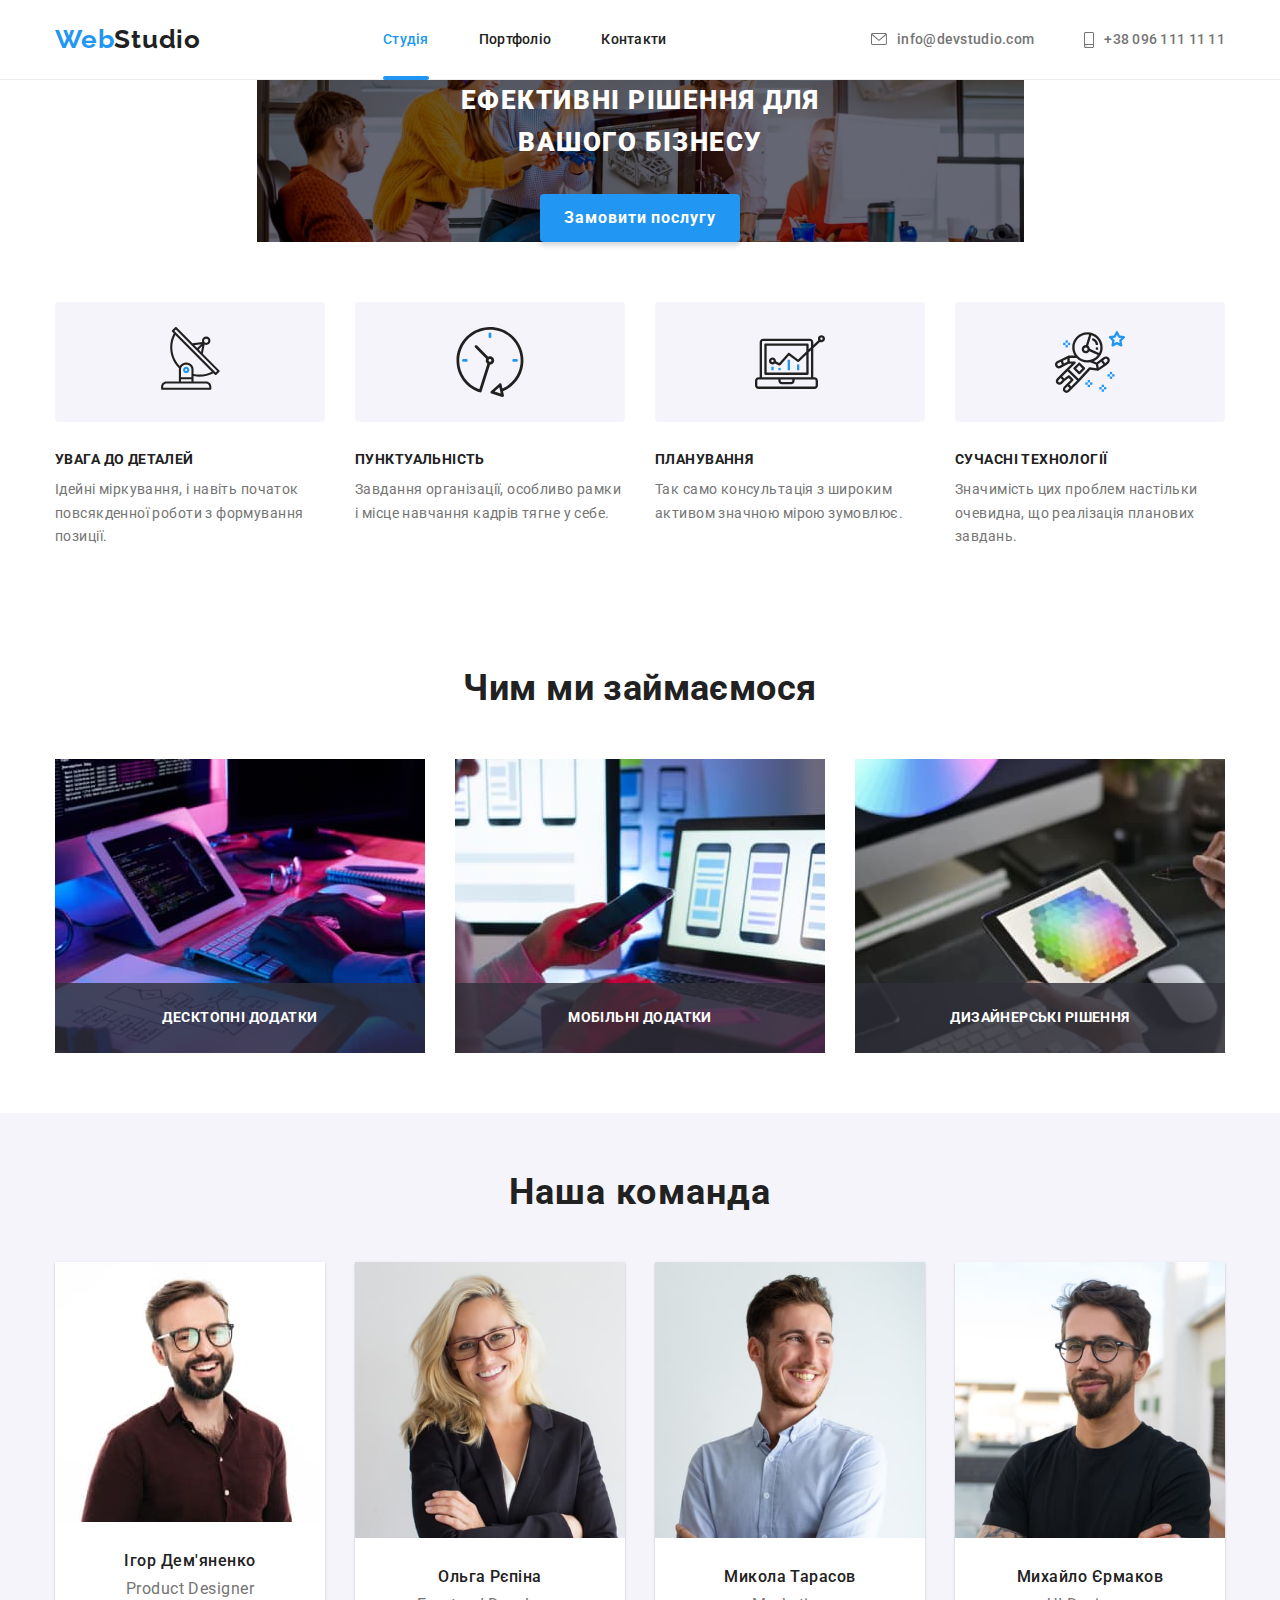
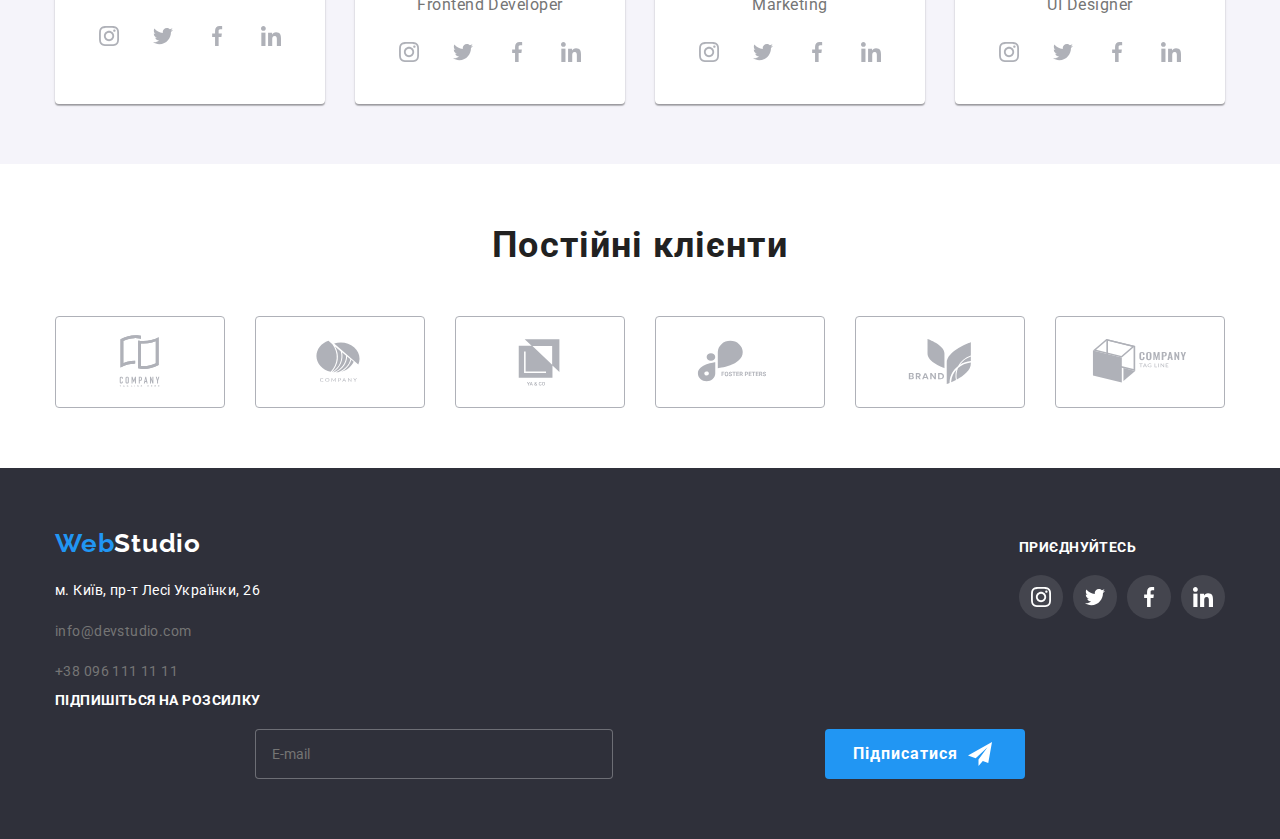
==== commit e4db9477: "11" ====
--- a/index.html
+++ b/index.html
@@ -70,7 +70,7 @@
 <!--main-->
 <main>
     <!--one-->
-     <section class="section-service overlay section"> 
+     <section class="section-service overlay "> 
         <div class="container">
         <h1 class="section-title">Ефективні рішення для <br> вашого бізнесу</h1>
         <button type="button" class="button-service" data-modal-open>Замовити послугу</button>
